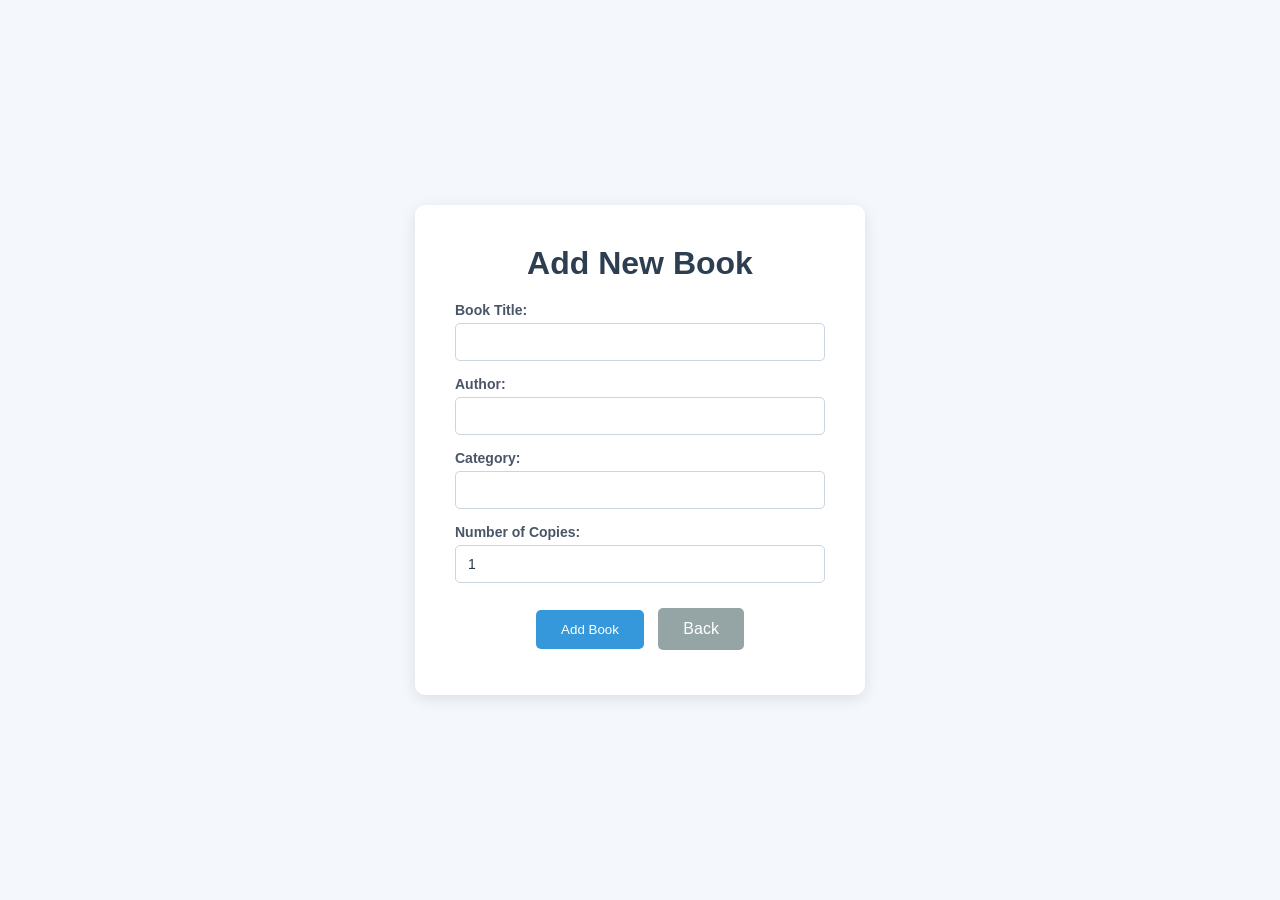
==== add_books.html @ 350dbc9d "feat: add form page to create new library books" ====
<html>

<head>
    <title>Add Book - Online Library Management System</title>
    <link rel="stylesheet" href="css/index.css">
</head>

<body>
    <div class="container">
        <h1>Add New Book</h1>
        <form action="add_books.html" method="post">
            <div class="form-group">
                <label for="title">Book Title:</label>
                <input type="text" id="title" name="title" required>
            </div>

            <div class="form-group">
                <label for="author">Author:</label>
                <input type="text" id="author" name="author" required>
            </div>

            <div class="form-group">
                <label for="category">Category:</label>
                <input type="text" id="category" name="category" required>
            </div>

            <div class="form-group">
                <label for="copies">Number of Copies:</label>
                <input type="number" id="copies" name="copies" min="1" value="1" required>
            </div>

            <div class="form-actions">
                <input type="submit" value="Add Book" class="btn">
                <a href="index.html" class="btn btn-secondary">Back</a>
            </div>
        </form>
    </div>
</body>

</html>
---- css/index.css ----
* {
    margin: 0;
    padding: 0;
    box-sizing: border-box;
}

body {
    font-family: Arial, sans-serif;
    background: #f4f7fc;
    display: flex;
    justify-content: center;
    align-items: center;
    height: 100vh;
}

.container {
    background: white;
    padding: 40px;
    border-radius: 10px;
    text-align: center;
    width: 450px;
    box-shadow: 0 4px 15px rgba(0, 0, 0, 0.1);
}

h1 {
    color: #2c3e50;
    margin-bottom: 20px;
}

p {
    color: #555;
    margin-bottom: 10px;
}

.buttons {
    margin-top: 25px;
}

.btn {
    display: inline-block;
    text-decoration: none;
    background: #3498db;
    color: white;
    padding: 12px 25px;
    margin: 5px;
    border-radius: 5px;
    transition: 0.3s;
}

.btn:hover {
    background: #2980b9;
}

.btn-secondary {
    background: #95a5a6;
}

.btn-secondary:hover {
    background: #7f8c8d;
}

/* Form Styles */
form {
    text-align: left;
    margin-top: 20px;
}

.form-group {
    margin-bottom: 15px;
}

.form-group label {
    display: block;
    margin-bottom: 5px;
    font-weight: 600;
    color: #4a5568;
    font-size: 14px;
}

.form-group input {
    width: 100%;
    padding: 10px 12px;
    border: 1px solid #cbd5e0;
    border-radius: 5px;
    font-size: 14px;
    outline: none;
    transition: border-color 0.3s, box-shadow 0.3s;
    background: #fff;
    color: #2d3748;
}

.form-group input:focus {
    border-color: #3498db;
    box-shadow: 0 0 0 3px rgba(52, 152, 219, 0.15);
}

.form-actions {
    text-align: center;
    margin-top: 20px;
}

.form-actions input[type="submit"] {
    cursor: pointer;
    border: none;
}

@media (max-width: 500px) {
    .container {
        width: 90%;
    }
}
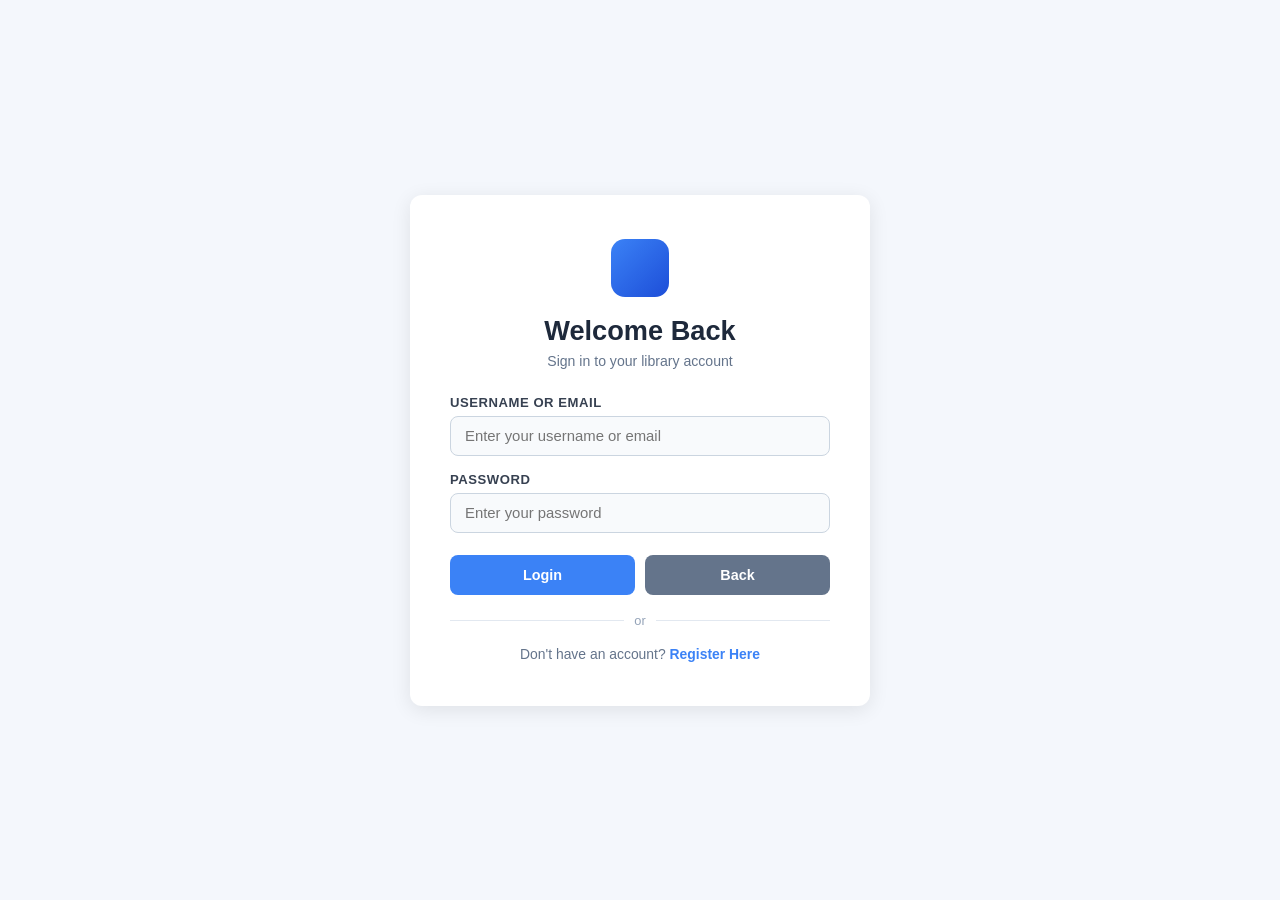
==== commit 06e30b58: "refactor: simplify register form UI and overhaul add-books page with improved structure and input ha" ====
--- a/add_books.html
+++ b/add_books.html
@@ -1,40 +1,138 @@
-<html>
+<!DOCTYPE html>
+<html lang="en">
 
 <head>
+    <meta charset="UTF-8">
+    <meta name="viewport" content="width=device-width, initial-scale=1.0">
+    <meta name="description" content="Add a new book to the Online Library Management System.">
     <title>Add Book - Online Library Management System</title>
     <link rel="stylesheet" href="css/index.css">
 </head>
 
-<body>
-    <div class="container">
-        <h1>Add New Book</h1>
-        <form action="add_books.html" method="post">
+<body class="dashboard-body">
+
+    <!-- Navbar -->
+    <nav class="navbar">
+        <a href="dashborad.html" class="navbar-brand">Library System</a>
+        <div class="navbar-actions">
+            <a href="dashborad.html" class="btn btn-secondary">Back to Dashboard</a>
+        </div>
+    </nav>
+
+    <!-- Page Content -->
+    <div class="page-card">
+        <h2>Add New Book</h2>
+        <span class="page-sub">Fill in the details below to add a book to the library.</span>
+
+        <div class="alert-box" id="alert-box"></div>
+
+        <form id="add-book-form" novalidate>
+
             <div class="form-group">
-                <label for="title">Book Title:</label>
-                <input type="text" id="title" name="title" required>
+                <label for="book-title">Book Title</label>
+                <input type="text" id="book-title" placeholder="Enter the book title" required>
             </div>
 
             <div class="form-group">
-                <label for="author">Author:</label>
-                <input type="text" id="author" name="author" required>
+                <label for="book-author">Author</label>
+                <input type="text" id="book-author" placeholder="Enter the author name" required>
+            </div>
+
+            <div class="form-row">
+                <div class="form-group">
+                    <label for="book-year">Year Published</label>
+                    <input type="number" id="book-year" placeholder="e.g. 2023" min="1000" max="2099">
+                </div>
+                <div class="form-group">
+                    <label for="book-copies">Number of Copies</label>
+                    <input type="number" id="book-copies" placeholder="e.g. 5" min="1" value="1">
+                </div>
             </div>
 
             <div class="form-group">
-                <label for="category">Category:</label>
-                <input type="text" id="category" name="category" required>
+                <label for="book-genre">Genre</label>
+                <select id="book-genre">
+                    <option value="">Select genre</option>
+                    <option>Fiction</option>
+                    <option>Non-Fiction</option>
+                    <option>Science</option>
+                    <option>History</option>
+                    <option>Technology</option>
+                    <option>Biography</option>
+                    <option>Education</option>
+                    <option>Other</option>
+                </select>
             </div>
 
             <div class="form-group">
-                <label for="copies">Number of Copies:</label>
-                <input type="number" id="copies" name="copies" min="1" value="1" required>
+                <label for="book-desc">Description (optional)</label>
+                <textarea id="book-desc" placeholder="Brief description of the book..."></textarea>
             </div>
 
             <div class="form-actions">
-                <input type="submit" value="Add Book" class="btn">
-                <a href="index.html" class="btn btn-secondary">Back</a>
+                <button type="submit" class="btn" id="btn-add-book">Add Book</button>
+                <a href="dashborad.html" class="btn-back" id="btn-cancel">Cancel</a>
             </div>
+
         </form>
     </div>
+
+    <script>
+        // Protect page — must be logged in
+        const session = JSON.parse(localStorage.getItem('library_session') || 'null');
+        if (!session) {
+            window.location.href = 'login.html';
+        }
+
+        const form     = document.getElementById('add-book-form');
+        const alertBox = document.getElementById('alert-box');
+
+        function showAlert(type, message) {
+            alertBox.className = 'alert-box alert-' + type;
+            alertBox.textContent = message;
+            alertBox.style.display = 'block';
+        }
+
+        form.addEventListener('submit', function (e) {
+            e.preventDefault();
+
+            const title  = document.getElementById('book-title').value.trim();
+            const author = document.getElementById('book-author').value.trim();
+            const year   = document.getElementById('book-year').value.trim();
+            const copies = parseInt(document.getElementById('book-copies').value) || 1;
+            const genre  = document.getElementById('book-genre').value;
+            const desc   = document.getElementById('book-desc').value.trim();
+
+            if (!title || !author) {
+                showAlert('error', 'Book Title and Author are required.');
+                return;
+            }
+
+            // Save to localStorage
+            const books = JSON.parse(localStorage.getItem('library_books') || '[]');
+            books.push({
+                id:        Date.now(),
+                title,
+                author,
+                year,
+                genre,
+                copies,
+                desc,
+                available: copies,
+                addedBy:   session.username,
+                addedAt:   new Date().toISOString()
+            });
+            localStorage.setItem('library_books', JSON.stringify(books));
+
+            showAlert('success', 'Book "' + title + '" added successfully! Redirecting...');
+            form.reset();
+
+            setTimeout(() => {
+                window.location.href = 'dashborad.html';
+            }, 1500);
+        });
+    </script>
+
 </body>
 
 </html>
--- a/css/index.css
+++ b/css/index.css
@@ -1,111 +1,376 @@
-* {
-    margin: 0;
-    padding: 0;
-    box-sizing: border-box;
-}
-
-body {
-    font-family: Arial, sans-serif;
-    background: #f4f7fc;
-    display: flex;
-    justify-content: center;
-    align-items: center;
-    height: 100vh;
-}
-
-.container {
-    background: white;
-    padding: 40px;
-    border-radius: 10px;
-    text-align: center;
-    width: 450px;
-    box-shadow: 0 4px 15px rgba(0, 0, 0, 0.1);
-}
-
-h1 {
-    color: #2c3e50;
-    margin-bottom: 20px;
-}
-
-p {
-    color: #555;
-    margin-bottom: 10px;
-}
-
-.buttons {
-    margin-top: 25px;
-}
-
-.btn {
-    display: inline-block;
-    text-decoration: none;
-    background: #3498db;
-    color: white;
-    padding: 12px 25px;
-    margin: 5px;
-    border-radius: 5px;
-    transition: 0.3s;
-}
-
-.btn:hover {
-    background: #2980b9;
-}
-
-.btn-secondary {
-    background: #95a5a6;
-}
-
-.btn-secondary:hover {
-    background: #7f8c8d;
-}
-
-/* Form Styles */
-form {
-    text-align: left;
-    margin-top: 20px;
-}
-
-.form-group {
-    margin-bottom: 15px;
-}
-
-.form-group label {
-    display: block;
-    margin-bottom: 5px;
-    font-weight: 600;
-    color: #4a5568;
-    font-size: 14px;
-}
-
-.form-group input {
-    width: 100%;
-    padding: 10px 12px;
-    border: 1px solid #cbd5e0;
-    border-radius: 5px;
-    font-size: 14px;
-    outline: none;
-    transition: border-color 0.3s, box-shadow 0.3s;
-    background: #fff;
-    color: #2d3748;
-}
-
-.form-group input:focus {
-    border-color: #3498db;
-    box-shadow: 0 0 0 3px rgba(52, 152, 219, 0.15);
-}
-
-.form-actions {
-    text-align: center;
-    margin-top: 20px;
-}
-
-.form-actions input[type="submit"] {
-    cursor: pointer;
-    border: none;
-}
-
-@media (max-width: 500px) {
-    .container {
-        width: 90%;
-    }
-}+/* RESET */
+* {
+    margin: 0;
+    padding: 0;
+    box-sizing: border-box;
+    font-family: Arial, sans-serif;
+}
+
+/* BODY FIX (IMPORTANT) */
+body.dashboard-body {
+    background: #f4f7fc;
+    min-height: 100vh;
+    display: block;
+    /* ❌ remove flex center */
+}
+
+/* NAVBAR */
+.navbar {
+    display: flex;
+    justify-content: space-between;
+    align-items: center;
+    padding: 15px 30px;
+    background: #1e293b;
+    color: white;
+    position: sticky;
+    top: 0;
+}
+
+.navbar-brand {
+    color: white;
+    text-decoration: none;
+    font-size: 18px;
+    font-weight: bold;
+}
+
+/* MAIN WRAPPER */
+.dashboard-content {
+    max-width: 1200px;
+    margin: auto;
+    padding: 20px;
+}
+
+/* HEADER */
+.dashboard-header {
+    margin: 20px 0;
+}
+
+.dashboard-header h1 {
+    font-size: 28px;
+    color: #1e293b;
+}
+
+.dashboard-header p {
+    color: #64748b;
+    margin-top: 5px;
+}
+
+/* SEARCH BAR */
+.search-bar {
+    display: flex;
+    gap: 10px;
+    margin: 20px 0;
+}
+
+.search-bar input {
+    flex: 1;
+    padding: 12px;
+    border: 1px solid #cbd5e0;
+    border-radius: 8px;
+}
+
+/* BUTTONS */
+.btn {
+    padding: 10px 15px;
+    border-radius: 8px;
+    border: none;
+    cursor: pointer;
+    background: #3b82f6;
+    color: white;
+    transition: 0.3s;
+}
+
+.btn:hover {
+    background: #2563eb;
+}
+
+.btn-secondary {
+    background: #64748b;
+}
+
+/* STATS GRID */
+.stats-row {
+    display: grid;
+    grid-template-columns: repeat(4, 1fr);
+    gap: 15px;
+    margin: 25px 0;
+}
+
+.stat-card {
+    background: white;
+    padding: 15px;
+    border-radius: 12px;
+    box-shadow: 0 4px 10px rgba(0, 0, 0, 0.05);
+}
+
+/* QUICK ACTIONS */
+.actions-grid {
+    display: grid;
+    grid-template-columns: repeat(5, 1fr);
+    gap: 15px;
+    margin: 20px 0;
+}
+
+.action-card {
+    background: white;
+    padding: 20px;
+    text-align: center;
+    border-radius: 12px;
+    text-decoration: none;
+    color: #1e293b;
+    transition: 0.3s;
+}
+
+.action-card:hover {
+    transform: translateY(-3px);
+}
+
+/* BOOK GRID */
+.books-grid {
+    display: grid;
+    grid-template-columns: repeat(4, 1fr);
+    gap: 15px;
+    margin-top: 20px;
+}
+
+.book-card {
+    background: white;
+    border-radius: 12px;
+    overflow: hidden;
+    box-shadow: 0 4px 10px rgba(0, 0, 0, 0.05);
+}
+
+/* FOOTER */
+.footer {
+    text-align: center;
+    padding: 20px;
+    color: #64748b;
+    margin-top: 40px;
+}
+
+/* ── AUTH BODY (login / register / index pages) ── */
+body {
+    background: #f4f7fc;
+    min-height: 100vh;
+    display: flex;
+    align-items: center;
+    justify-content: center;
+}
+
+.container {
+    background: white;
+    border-radius: 12px;
+    padding: 44px 40px;
+    width: 100%;
+    max-width: 460px;
+    box-shadow: 0 4px 20px rgba(0,0,0,0.09);
+    text-align: center;
+}
+
+.container h1 {
+    font-size: 1.7rem;
+    color: #1e293b;
+    margin-bottom: 6px;
+    font-weight: 700;
+}
+
+.subtitle {
+    color: #64748b;
+    font-size: 0.88rem;
+    margin-bottom: 26px;
+    display: block;
+}
+
+.logo-icon {
+    width: 58px;
+    height: 58px;
+    background: linear-gradient(135deg, #3b82f6, #1d4ed8);
+    border-radius: 14px;
+    margin: 0 auto 18px;
+}
+
+.buttons {
+    display: flex;
+    gap: 12px;
+    justify-content: center;
+    margin-top: 24px;
+}
+
+.btn-secondary {
+    background: #64748b;
+    color: white;
+}
+.btn-secondary:hover { background: #475569; }
+
+/* FORMS */
+form { text-align: left; margin-top: 10px; }
+
+.form-group { margin-bottom: 16px; }
+
+.form-group label {
+    display: block;
+    font-weight: 600;
+    font-size: 0.82rem;
+    color: #374151;
+    margin-bottom: 6px;
+    text-transform: uppercase;
+    letter-spacing: 0.04em;
+}
+
+.form-group input,
+.form-group select,
+.form-group textarea {
+    width: 100%;
+    padding: 11px 14px;
+    border: 1px solid #cbd5e0;
+    border-radius: 8px;
+    font-size: 0.93rem;
+    color: #1e293b;
+    background: #f8fafc;
+    outline: none;
+    transition: border-color 0.2s, box-shadow 0.2s;
+    font-family: Arial, sans-serif;
+}
+
+.form-group input:focus,
+.form-group select:focus,
+.form-group textarea:focus {
+    border-color: #3b82f6;
+    background: #fff;
+    box-shadow: 0 0 0 3px rgba(59,130,246,0.15);
+}
+
+.form-group textarea {
+    resize: vertical;
+    min-height: 90px;
+}
+
+.form-row {
+    display: grid;
+    grid-template-columns: 1fr 1fr;
+    gap: 16px;
+}
+
+.form-actions {
+    display: flex;
+    gap: 10px;
+    margin-top: 22px;
+}
+
+.form-actions .btn,
+.form-actions input[type="submit"] {
+    flex: 1;
+    cursor: pointer;
+    border: none;
+    text-align: center;
+    text-decoration: none;
+    padding: 12px;
+    border-radius: 8px;
+    font-weight: 600;
+    font-size: 0.9rem;
+}
+
+.btn-back {
+    background: #f1f5f9;
+    color: #475569;
+    border: 1px solid #cbd5e0 !important;
+    text-decoration: none;
+    display: inline-flex;
+    align-items: center;
+    justify-content: center;
+}
+.btn-back:hover { background: #e2e8f0; }
+
+/* ALERTS */
+.alert-box {
+    display: none;
+    padding: 12px 16px;
+    border-radius: 8px;
+    margin-bottom: 18px;
+    font-size: 0.88rem;
+    font-weight: 500;
+}
+.alert-success {
+    background: #d1fae5;
+    color: #065f46;
+    border: 1px solid #6ee7b7;
+    display: block;
+}
+.alert-error {
+    background: #fee2e2;
+    color: #991b1b;
+    border: 1px solid #fca5a5;
+    display: block;
+}
+
+/* AUTH LINKS */
+.auth-link {
+    margin-top: 18px;
+    font-size: 0.87rem;
+    color: #64748b;
+    text-align: center;
+}
+.auth-link a { color: #3b82f6; font-weight: 600; text-decoration: none; }
+.auth-link a:hover { text-decoration: underline; }
+
+.divider {
+    display: flex;
+    align-items: center;
+    gap: 10px;
+    margin: 18px 0;
+    color: #94a3b8;
+    font-size: 0.8rem;
+}
+.divider::before, .divider::after {
+    content: '';
+    flex: 1;
+    height: 1px;
+    background: #e2e8f0;
+}
+
+/* PAGE CARD (add books / sub-pages) */
+.page-card {
+    background: white;
+    border-radius: 12px;
+    padding: 36px 40px;
+    max-width: 620px;
+    margin: 40px auto;
+    box-shadow: 0 4px 20px rgba(0,0,0,0.08);
+}
+
+.page-card h2 {
+    font-size: 1.35rem;
+    color: #1e293b;
+    margin-bottom: 6px;
+    font-weight: 700;
+}
+
+.page-sub {
+    color: #64748b;
+    font-size: 0.88rem;
+    margin-bottom: 26px;
+    display: block;
+}
+
+/* NAVBAR ACTIONS */
+.navbar-actions {
+    display: flex;
+    align-items: center;
+    gap: 10px;
+}
+
+/* RESPONSIVE */
+@media (max-width: 768px) {
+    .stats-row    { grid-template-columns: repeat(2, 1fr); }
+    .actions-grid { grid-template-columns: repeat(3, 1fr); }
+    .books-grid   { grid-template-columns: repeat(2, 1fr); }
+    .form-row     { grid-template-columns: 1fr; }
+}
+
+@media (max-width: 480px) {
+    .container    { padding: 28px 18px; margin: 16px; }
+    .page-card    { padding: 24px 18px; margin: 16px; }
+    .actions-grid { grid-template-columns: repeat(2, 1fr); }
+    .form-actions { flex-direction: column; }
+    h1            { font-size: 1.35rem; }
+}
